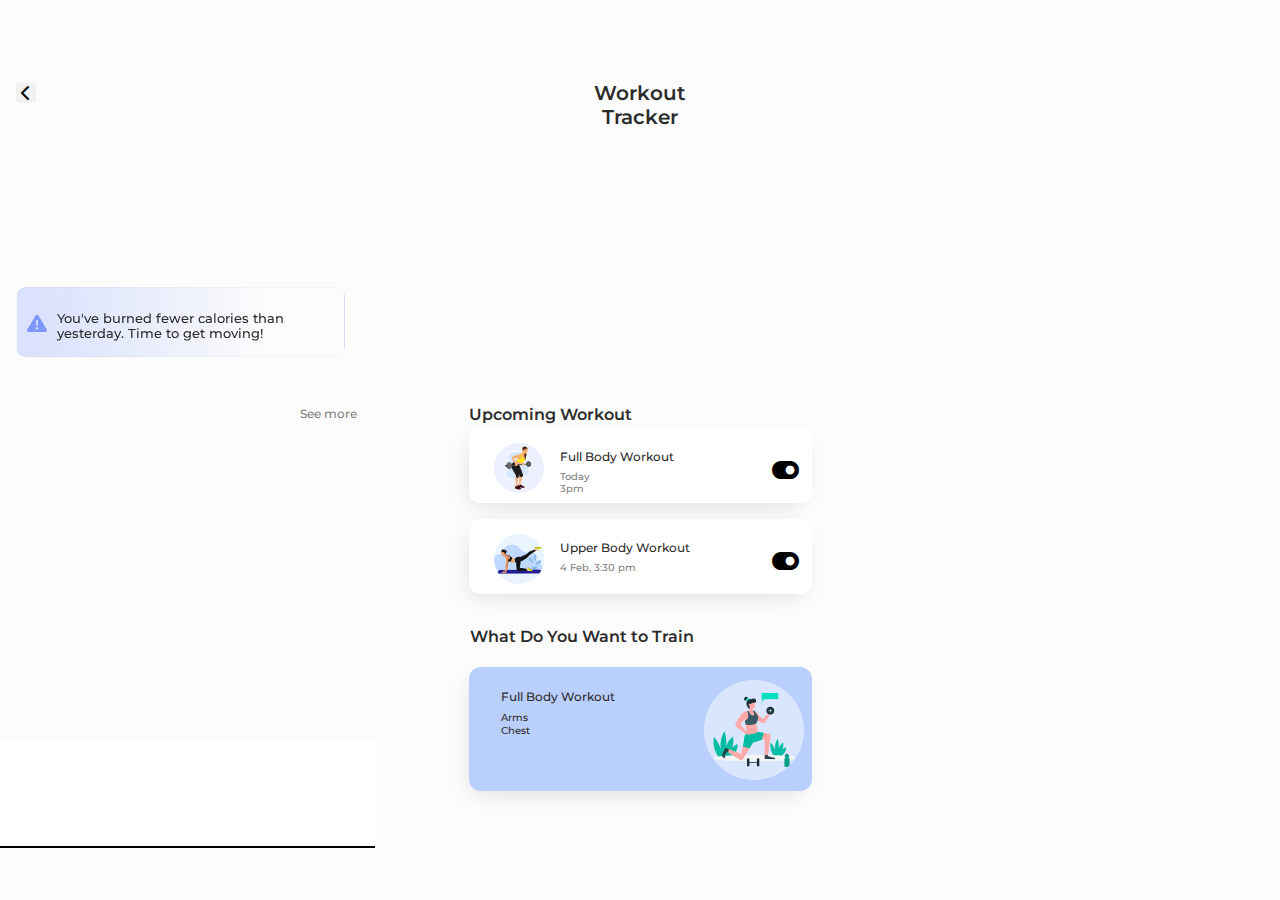
==== pageeight.html @ 89000748 "first commit" ====
<!DOCTYPE html>
<html lang="en">
<head>
    <meta charset="UTF-8">
    <meta name="viewport" content="width=device-width, initial-scale=1.0">
    <title>Document</title>
    <link rel="stylesheet" href="pageeight.css">
    <link rel="stylesheet" href="https://fonts.googleapis.com/css2?family=Material+Symbols+Outlined:opsz,wght,FILL,GRAD@20..48,100..700,0..1,-50..200" />
    <link rel="stylesheet" href="https://cdnjs.cloudflare.com/ajax/libs/font-awesome/6.3.0/css/all.min.css">
</head>
<body>
    <header>
        <div class="heading">
            <div class="chevron-left">
                <i class="fa-solid fa-chevron-left"></i>
            </div>
            <h1>
                Workout Tracker
            </h1>
        </div>
    </header>

    <section>
        <div class="warning">
            

            <i class="fa-solid fa-triangle-exclamation" id="alert"></i>
            <p class="warning-text">
                You've burned fewer calories than yesterday. Time to get moving! 
            </p>
        </div>
    </section>

    <section>
        <div class="upcoming-workout">
            <h2>
                Upcoming Workout
            </h2>
            <p class="see-more">See more</p>
        </div>
       
        <div class="card-1">
            <img class="card-1-img" src="./src/images/card-1.png" alt="">
            
                <p class="card-text-1">Full Body Workout</p>
                <p class="card-text-2">Today 3pm</p>

                <i class="fa-solid fa-toggle-on"></i>
        </div>

        <div class="card-2">
            <img class="card-2-img" src="./src/images/card-2.png" alt="">
            
                <p class="card-text-2-1">Upper Body Workout</p>
                <p class="card-text-2-2">4 Feb, 3:30 pm</p>

                <i class="fa-solid fa-toggle-on"></i>
        </div>

    </section>

    <section>
        <p class="train-text-que">What Do You Want to Train</p>

        <div class="box-1">
            <div class="box-1-titles">
                <p class="box-1-title-1">Full Body Workout</p>
                <p class="box-1-title-2">Arms</p>
                <p class="box-1-title-3">Chest</p>
            </div>
            <div class="box-1-img">
                <img class="box-1-img-1" src="./src/images/box-1-img-1.png" alt="">
            </div>
        </div>
    </section>

   
        <div class="footer">

        </div>
   
</body>
</html>
---- pageeight.css ----
@import url('https://fonts.googleapis.com/css2?family=Montserrat:ital,wght@0,100..900;1,100..900&display=swap');

@media (min-width: 375px) {

body{
    background-color: #FCFCFC;
    font-family: 'Montserrat';
}


h1{
    position: absolute;
width: 172px;
height: 24px;
left: calc(50% - 172px/2 - 0.5px);
top: 68px;

font-family: 'Montserrat';
font-style: normal;
font-weight: 600;
font-size: 20px;
line-height: 24px;
text-align: center;

color: #2C2B2B;

}


.chevron-left{
    /* chevron-left */

/* chevron-left */

position: absolute;
width: 20px;
height: 20px;
left: 16px;
top: 83px;

background: #F1F1F1;
border-radius: 3px;
}

.fa-chevron-left{
    /* Vector */

position: absolute;
left: 26%;
right: 25%;
top: 10%;
bottom: 30%;
}

.warning{
    /* Frame 17 */

box-sizing: border-box;

position: absolute;
width: 328.75px;
height: 70px;
left: 16px;
top: 287.31px;

background: linear-gradient(90.07deg, rgba(129, 157, 255, 0.28) 5.94%, rgba(16, 16, 16, 0) 76.45%);
border: 1.0178px solid rgba(69, 69, 69, 0.04);
backdrop-filter: blur(20.3561px);
/* Note: backdrop-filter has minimal browser support */
border-radius: 10px;

}

.warning-text{
    /* You've burned fewer calories than yesterday. Time to get moving! */

position: absolute;
width: 281px;
height: 30px;
left: 40px;
top: 9.69px;

font-family: 'Montserrat';
font-style: normal;
font-weight: 500;
font-size: 12.5697px;
line-height: 15px;

color: #2C2B2B;


}

#alert{
/* alert-triangle */
position: absolute;
width: 20px;
height: 20px;
font-size: 20px;
left: 10px;
top: 25.69px;
/* Vector */
color: rgba(126, 150, 255, 1);
}


h2{
    /* Upcoming Workout */

position: absolute;
width: 164px;
height: 20px;
left: calc(50% - 164px/2 - 89.5px);
top: 392px;

font-family: 'Montserrat';
font-style: normal;
font-weight: 600;
font-size: 16px;
line-height: 20px;
/* identical to box height */

color: #2C2B2B;

}
.see-more{
/* See more */

position: absolute;
width: 58px;
height: 15px;
left: 300px;
top: 394px;

font-family: 'Montserrat';
font-style: normal;
font-weight: 500;
font-size: 12px;
line-height: 15px;
/* identical to box height */

color: #7F7F7F;
}

.card-1{
/* Rectangle 4530 */

position: absolute;
width: 343px;
height: 75px;
left: calc(50% - 343px/2);
top: 428px;

background: #FFFFFF;
box-shadow: -4px 8px 25px -8px rgba(0, 0, 0, 0.15);
border-radius: 12px;

}
.card-1-img{
    /* Ellipse 53 */
position: absolute;
width: 50px;
height: 50px;
left: 25px;
top: 15px;
}

.card-text-1{
    
position: absolute;
width: 114px;
height: 15px;
left: 91px;
top: 9px;

font-family: 'Montserrat';
font-style: normal;
font-weight: 500;
font-size: 12px;
line-height: 15px;
/* identical to box height */

color: #2C2B2B;

}

.card-text-2{
    /* Today 3pm */

position: absolute;
width: 56px;
height: 12px;
left: 91px;
top: 33px;

font-family: 'Montserrat';
font-style: normal;
font-weight: 500;
font-size: 10px;
line-height: 12px;

color: #7F7F7F;


}

.fa-toggle-on{
    /* Toggle */

position: absolute;
width: 40px;
height: 20px;
left: 303px;
top: 30px;
font-size: 1.5rem;

}

.card-2{
    /* Rectangle 4531 */

position: absolute;
width: 343px;
height: 75px;
left: calc(50% - 343px/2);
top: 519px;

background: #FFFFFF;
box-shadow: -4px 8px 25px -8px rgba(0, 0, 0, 0.15);
border-radius: 12px;

}

.card-2-img{
    /* Ellipse 53 */
position: absolute;
width: 50px;
height: 50px;
left: 25px;
top: 15px;
}

.card-text-2-1{
    
    position: absolute;
    width: 154px;
    height: 15px;
    left: 91px;
    top: 9px;
    
    font-family: 'Montserrat';
    font-style: normal;
    font-weight: 500;
    font-size: 12px;
    line-height: 15px;
    /* identical to box height */
    
    color: #2C2B2B;
    
    }
    
    .card-text-2-2{
        /* Today 3pm */
    
    position: absolute;
    width: 86px;
    height: 12px;
    left: 91px;
    top: 33px;
    
    font-family: 'Montserrat';
    font-style: normal;
    font-weight: 500;
    font-size: 10px;
    line-height: 12px;
    color: #7F7F7F;
    }
    
    .train-text-que{
        /* What Do You Want to Train */

position: absolute;
width: 225px;
height: 20px;
left: calc(50% - 225px/2 - 58px);
top: 611px;
font-family: 'Montserrat';
font-style: normal;
font-weight: 600;
font-size: 16px;
line-height: 20px;
/* identical to box height */
color: #2C2B2B;
    }

    .box-1{
        /* Rectangle 4532 */
margin-top: 20px;
position: absolute;
width: 343px;
height: 124px;
left: calc(50% - 343px/2);
top: 647px;

background: rgba(140, 177, 255, 0.6);
box-shadow: -4px 8px 25px -8px rgba(0, 0, 0, 0.15);
border-radius: 12px;

    }

    .box-1-title-1{
        /* Full Body Workout */

position: absolute;
width: 114px;
height: 15px;
left: 32px;
top: 10px;

font-family: 'Montserrat';
font-style: normal;
font-weight: 500;
font-size: 12px;
line-height: 15px;
/* identical to box height */

color: #2C2B2B;


    }
.box-1-title-2{
        /* Arms */

position: absolute;
width: 27px;
height: 12px;
left: 32px;
top: 35px;

font-family: 'Montserrat';
font-style: normal;
font-weight: 500;
font-size: 10px;
line-height: 12px;

color: #2C2B2B;


    }

    
    .box-1-title-3{
        /* Rectangle 4532 */

position: absolute;
width: 343px;
height: 124px;
left: 32px;
top:  48px;
font-family: 'Montserrat';
font-style: normal;
font-weight: 500;
font-size: 10px;
line-height: 12px;

color: #2C2B2B;
    }

    .box-1-img-1{
/* Ellipse 55 */

position: absolute;
width: 100px;
height: 100px;
left: 235px;
top: 13px;
    }
    .footer{
        /* Rectangle 2132 */

position: absolute;
width: 375px;
height: 106px;
left: 0px;
top: 740px;
border-bottom: 2px solid #000;
background: #FFFFFF;

    }
}
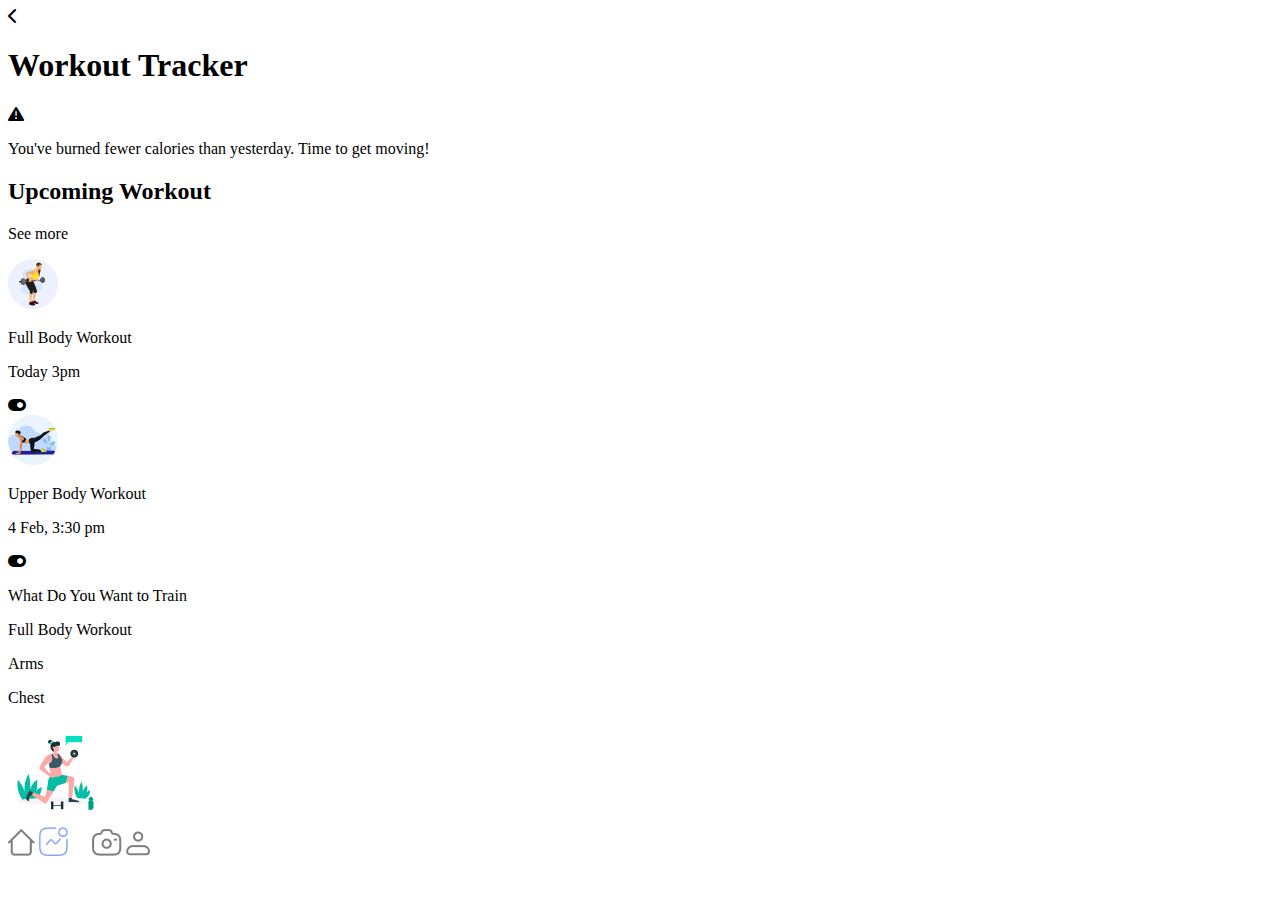
==== commit fe6a810b: "added footer" ====
--- a/pageeight.html
+++ b/pageeight.html
@@ -7,6 +7,7 @@
     <link rel="stylesheet" href="pageeight.css">
     <link rel="stylesheet" href="https://fonts.googleapis.com/css2?family=Material+Symbols+Outlined:opsz,wght,FILL,GRAD@20..48,100..700,0..1,-50..200" />
     <link rel="stylesheet" href="https://cdnjs.cloudflare.com/ajax/libs/font-awesome/6.3.0/css/all.min.css">
+    
 </head>
 <body>
     <header>
@@ -76,7 +77,16 @@
 
    
         <div class="footer">
-
+            <div class="footer-icons">
+                
+                <img class="img-icon-1" src="./src/images/home.png" alt="">
+               <img class="img-icon-2" src="./src/images/graph.png" alt="">
+               <span class="search">
+                <i class="fa-solid  fa-magnifying-glass" style="color: #ffffff;" id="search-icon"></i>
+               </span>
+               <img class="img-icon-3" src="./src/images/camera.png" alt="">
+               <img class="img-icon-4" src="./src/images/person.png" alt="">
+            </div>
         </div>
    
 </body>
--- a/pageeight.css
+++ b/pageeight.css
@@ -1,7 +1,7 @@
 
 @import url('https://fonts.googleapis.com/css2?family=Montserrat:ital,wght@0,100..900;1,100..900&display=swap');
 
-@media (min-width: 375px) {
+@media (max-width: 600px) {
 
 body{
     background-color: #FCFCFC;
@@ -279,7 +279,7 @@
     
     .train-text-que{
         /* What Do You Want to Train */
-
+padding-top: 20px;
 position: absolute;
 width: 225px;
 height: 20px;
@@ -296,12 +296,12 @@
 
     .box-1{
         /* Rectangle 4532 */
-margin-top: 20px;
+
 position: absolute;
 width: 343px;
 height: 124px;
 left: calc(50% - 343px/2);
-top: 647px;
+top: 687px;
 
 background: rgba(140, 177, 255, 0.6);
 box-shadow: -4px 8px 25px -8px rgba(0, 0, 0, 0.15);
@@ -380,15 +380,101 @@
         /* Rectangle 2132 */
 
 position: absolute;
-width: 375px;
+width: 410px;
 height: 106px;
 left: 0px;
-top: 740px;
-border-bottom: 2px solid #000;
+top: 785px;
+
 background: #FFFFFF;
 
     }
-}
-
-
-
+
+    .footer-icons{
+        /* Group 5 */
+
+position: absolute;
+width: 317px;
+height: 27.22px;
+left: calc(50% - 317px/2);
+top: 7px;
+
+
+    }
+.img-icon-1{
+    /* Vector */
+
+/* Vector */
+
+position: absolute;
+left: 7.73%;
+right: 85.18%;
+top: 93.26%;
+bottom: 3.42%;
+}
+
+
+.img-icon-2{
+    /* Vector */
+
+/* Group */
+
+position: absolute;
+left: 25.01%;
+right: 67.73%;
+top: 93.26%;
+bottom: 3.34%;
+
+
+}
+.img-icon-3{
+/* Group */
+
+/* Vector */
+
+position: absolute;
+left: 67.21%;
+right: 24.99%;
+top: 93.26%;
+bottom: 3.42%;
+
+
+}
+.img-icon-4{
+/* Group */
+
+position: absolute;
+left: 86.46%;
+right: 7.73%;
+top: 93.56%;
+bottom: 3.72%;
+
+
+}
+
+.search{
+    /* Group 1 */
+
+position: absolute;
+width: 83px;
+height: 83px;
+left: calc(50% - 63px/2);
+border-radius: 50%;
+top: -40px;
+background: linear-gradient(90.95deg, #DEE5FF 0.79%, #809AFF 99.18%);
+filter: drop-shadow(0px 4px 6.5px rgba(0, 0, 0, 0.15));
+
+}
+
+#search-icon{
+    /* Vector */
+
+position: absolute;
+width: 20.16px;
+height: 20.16px;
+left: calc(50% - 20.16px/2 - 0.42px);
+top: 40%;
+font-size: 1.3rem;
+}
+}
+
+
